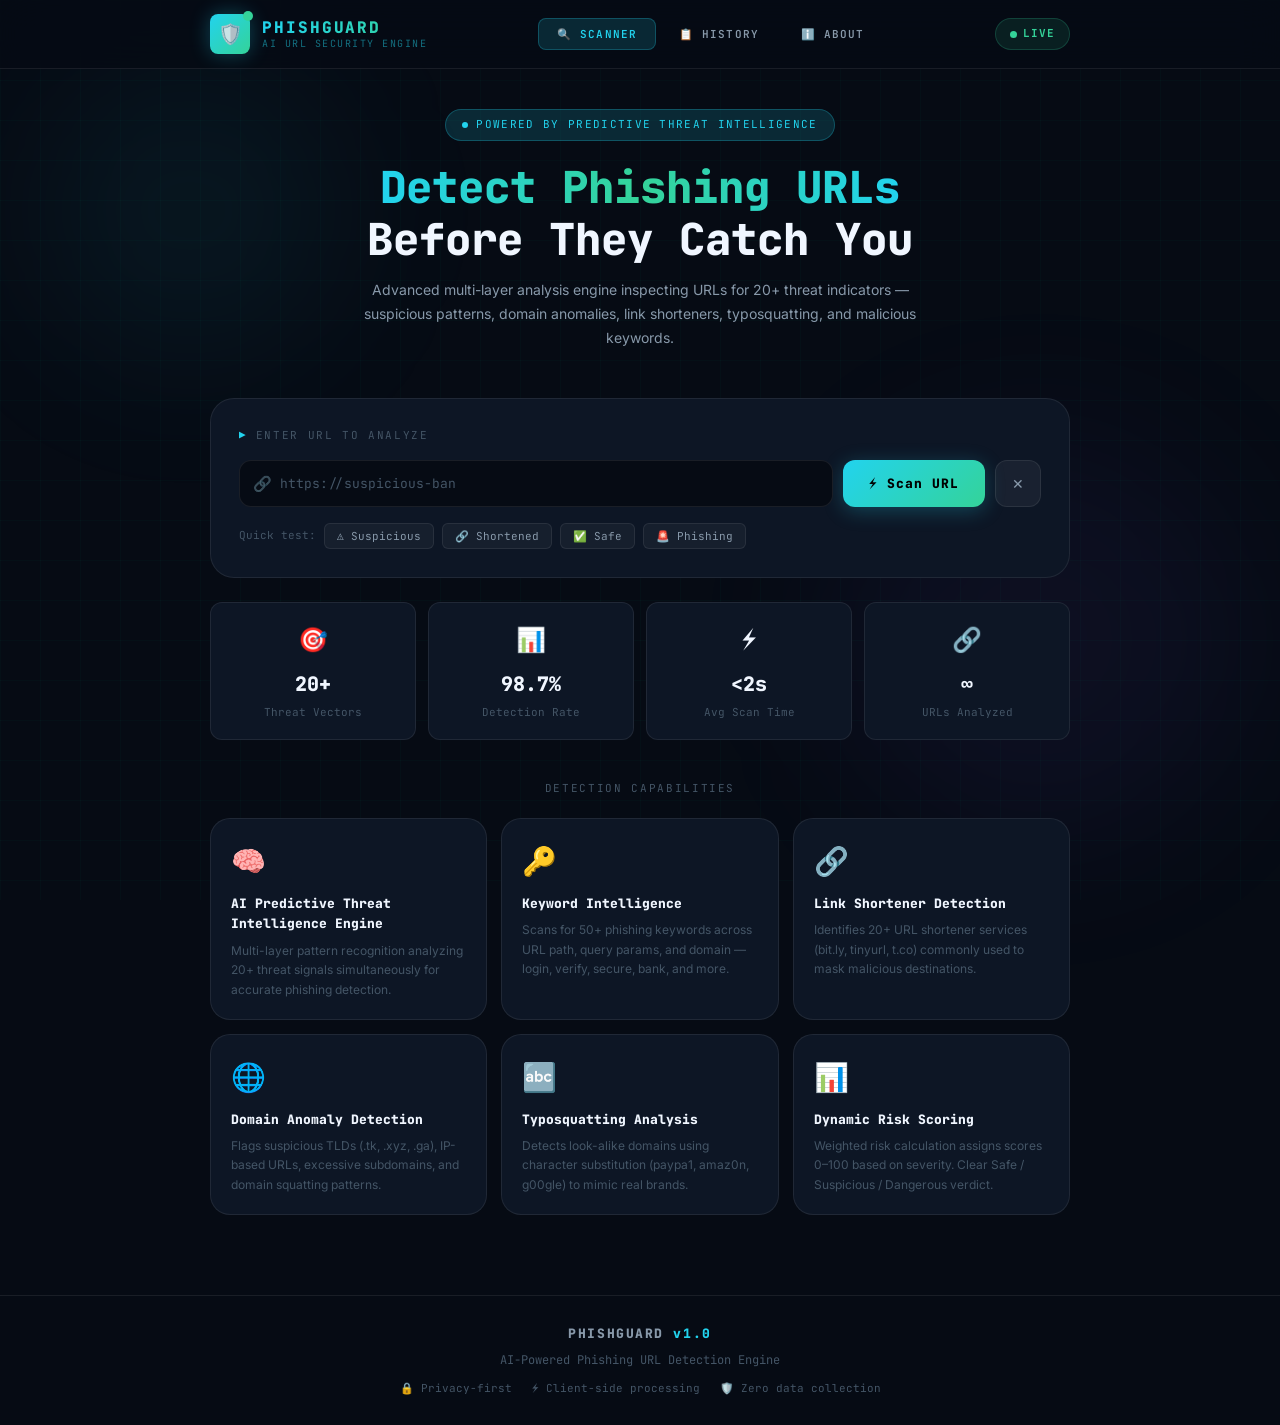
==== public/index.html @ 066c0351 "Day1" ====
<!DOCTYPE html>
<html lang="en">
<head>
  <meta charset="UTF-8" />
  <meta name="viewport" content="width=device-width, initial-scale=1.0" />
  <title>PhishGuard — AI Phishing URL Detector</title>
  <meta name="description" content="Enterprise-grade AI phishing URL detection. Analyze URLs for suspicious patterns, typosquatting, link shorteners, and 20+ threat vectors." />
  <link rel="preconnect" href="https://fonts.googleapis.com" />
  <link rel="preconnect" href="https://fonts.gstatic.com" crossorigin />
  <link href="https://fonts.googleapis.com/css2?family=JetBrains+Mono:wght@400;600;700;800&family=Inter:wght@400;500;600;700&display=swap" rel="stylesheet" />
  <link rel="stylesheet" href="style.css" />
</head>
<body>

<div class="orb orb-1"></div>
<div class="orb orb-2"></div>

<div class="app">

  <!-- ══ HEADER ══════════════════════════════════════════════════════ -->
  <header class="header">
    <div class="container">
      <div class="header-inner">
        <a class="logo" href="#">
          <div class="logo-icon">🛡️</div>
          <div class="logo-text">
            <div class="logo-title">PHISHGUARD</div>
            <div class="logo-sub">AI URL Security Engine</div>
          </div>
        </a>

        <nav class="nav-tabs">
          <button class="tab-btn active" data-tab="scanner">🔍 Scanner</button>
          <button class="tab-btn" data-tab="history">📋 History</button>
          <button class="tab-btn" data-tab="about">ℹ️ About</button>
        </nav>

        <div class="live-badge">
          <div class="live-dot"></div>
          LIVE
        </div>
      </div>
    </div>
  </header>

  <!-- ══ MAIN ════════════════════════════════════════════════════════ -->
  <main>
    <div class="container">

      <!-- ── SCANNER TAB ────────────────────────────────────────────── -->
      <div id="scannerTab" class="tab-content active">

        <!-- Hero -->
        <div class="hero">
          <div class="hero-badge">
            <div class="hero-badge-dot"></div>
            Powered by Predictive Threat Intelligence
          </div>
          <h1>
            <span class="gradient">Detect Phishing URLs</span><br />
            <span>Before They Catch You</span>
          </h1>
          <p>
            Advanced multi-layer analysis engine inspecting URLs for 20+ threat indicators —
            suspicious patterns, domain anomalies, link shorteners, typosquatting, and malicious keywords.
          </p>
        </div>

        <!-- Scanner card -->
        <div class="scanner-card">
          <div class="scanner-label"><span>▶</span> Enter URL to Analyze</div>

          <div class="input-row">
            <div class="url-input-wrap">
              <span class="url-input-icon">🔗</span>
              <input type="text" id="urlInput" class="url-input" placeholder="Paste URL here..." autocomplete="off" spellcheck="false" />
            </div>
            <button id="scanBtn" class="scan-btn">⚡ Scan URL</button>
            <button id="clearBtn" class="clear-btn">✕</button>
          </div>

          <div class="quick-tests">
            <span class="quick-label">Quick test:</span>
            <button class="quick-pill" data-url="http://paypa1-secure-login.xyz/verify?user=admin">⚠️ Suspicious</button>
            <button class="quick-pill" data-url="https://bit.ly/3xK9mP2">🔗 Shortened</button>
            <button class="quick-pill" data-url="https://google.com">✅ Safe</button>
            <button class="quick-pill" data-url="http://secure-amazon-account-update.tk/login?redirect=payment">🚨 Phishing</button>
          </div>
        </div>

        <!-- Progress card (hidden by default) -->
        <div id="progressCard" class="progress-card hidden">
          <div class="progress-header">
            <span class="progress-label">🔍 Analyzing URL...</span>
            <span class="progress-pct" id="progressPct">0%</span>
          </div>
          <div class="progress-track">
            <div class="progress-fill" id="progressFill" style="width:0%"></div>
          </div>
          <div class="scan-steps">
            <div class="step-pill"><span>⏳</span> Domain Analysis</div>
            <div class="step-pill"><span>⏳</span> Keyword Scan</div>
            <div class="step-pill"><span>⏳</span> Pattern Match</div>
            <div class="step-pill"><span>⏳</span> Risk Scoring</div>
          </div>
        </div>

        <!-- Result area -->
        <div id="resultArea"></div>

        <!-- Stats strip (always visible) -->
        <div class="stats-grid" id="statsGrid">
          <div class="stat-card"><div class="stat-icon">🎯</div><div class="stat-value">20+</div><div class="stat-label">Threat Vectors</div></div>
          <div class="stat-card"><div class="stat-icon">📊</div><div class="stat-value">98.7%</div><div class="stat-label">Detection Rate</div></div>
          <div class="stat-card"><div class="stat-icon">⚡</div><div class="stat-value">&lt;2s</div><div class="stat-label">Avg Scan Time</div></div>
          <div class="stat-card"><div class="stat-icon">🔗</div><div class="stat-value">∞</div><div class="stat-label">URLs Analyzed</div></div>
        </div>

        <!-- Features -->
        <div class="features-section">
          <div class="features-heading">Detection Capabilities</div>
          <div class="features-grid">
            <div class="feature-card"><span class="f-icon">🧠</span><h4>AI Predictive Threat Intelligence Engine</h4><p>Multi-layer pattern recognition analyzing 20+ threat signals simultaneously for accurate phishing detection.</p></div>
            <div class="feature-card"><span class="f-icon">🔑</span><h4>Keyword Intelligence</h4><p>Scans for 50+ phishing keywords across URL path, query params, and domain — login, verify, secure, bank, and more.</p></div>
            <div class="feature-card"><span class="f-icon">🔗</span><h4>Link Shortener Detection</h4><p>Identifies 20+ URL shortener services (bit.ly, tinyurl, t.co) commonly used to mask malicious destinations.</p></div>
            <div class="feature-card"><span class="f-icon">🌐</span><h4>Domain Anomaly Detection</h4><p>Flags suspicious TLDs (.tk, .xyz, .ga), IP-based URLs, excessive subdomains, and domain squatting patterns.</p></div>
            <div class="feature-card"><span class="f-icon">🔤</span><h4>Typosquatting Analysis</h4><p>Detects look-alike domains using character substitution (paypa1, amaz0n, g00gle) to mimic real brands.</p></div>
            <div class="feature-card"><span class="f-icon">📊</span><h4>Dynamic Risk Scoring</h4><p>Weighted risk calculation assigns scores 0–100 based on severity. Clear Safe / Suspicious / Dangerous verdict.</p></div>
          </div>
        </div>

      </div><!-- /scannerTab -->

      <!-- ── HISTORY TAB ─────────────────────────────────────────────── -->
      <div id="historyTab" class="tab-content">
        <div id="historyContent">
          <div class="history-empty">
            <div class="e-icon">📋</div>
            <h3>No Scan History Yet</h3>
            <p>URLs you analyze will appear here for review.</p>
          </div>
        </div>
      </div>

      <!-- ── ABOUT TAB ───────────────────────────────────────────────── -->
      <div id="aboutTab" class="tab-content">
        <div class="about-hero">
          <div class="about-icon">🛡️</div>
          <div class="about-title">About PhishGuard</div>
          <p class="about-desc">
            PhishGuard is an enterprise-grade AI-powered URL threat detection system that analyzes URLs
            in real-time using advanced heuristic algorithms to protect users from phishing, malware,
            and social engineering attacks.
          </p>
        </div>

        <div class="about-grid">
          <div class="about-card">
            <h3>🔍 Detection Methods</h3>
            <ul class="about-list">
              <li>Suspicious keyword analysis (50+ keywords)</li>
              <li>URL structure & length anomaly detection</li>
              <li>Domain reputation & TLD risk analysis</li>
              <li>IP-based URL detection</li>
              <li>Link shortener identification (20+ services)</li>
              <li>Typosquatting & brand impersonation</li>
              <li>Homograph / IDN attack detection</li>
              <li>Open redirect parameter detection</li>
              <li>HTTPS/HTTP security protocol check</li>
              <li>Subdomain chain analysis</li>
              <li>@ symbol credential harvesting detection</li>
              <li>Path manipulation / double-slash detection</li>
            </ul>
          </div>
          <div class="about-card">
            <h3>⚙️ Tech Stack</h3>
            <ul class="about-list">
              <li>Vanilla HTML5 / CSS3 / JavaScript ES2022</li>
              <li>CSS custom properties & animations</li>
              <li>Heuristic scoring algorithm (14 checks)</li>
              <li>Real-time URL parsing & dissection</li>
              <li>Client-side processing — no server needed</li>
              <li>Regex-based pattern matching engine</li>
              <li>Weighted threat scoring system</li>
              <li>SVG ring progress meter</li>
              <li>Typing animation & animated progress</li>
              <li>Zero external API dependencies</li>
              <li>Privacy-first — no data leaves browser</li>
              <li>Fully responsive / mobile-friendly</li>
            </ul>
          </div>
        </div>

        <div class="disclaimer">
          <h4>⚠️ Disclaimer</h4>
          <p>
            PhishGuard uses heuristic analysis for educational and demonstration purposes.
            For production environments, combine with live threat intelligence feeds
            (VirusTotal, Google Safe Browsing API, etc.).
            Always verify with multiple security tools before accessing unknown URLs.
          </p>
        </div>
      </div><!-- /aboutTab -->

    </div><!-- /container -->
  </main>

  <!-- ══ FOOTER ═══════════════════════════════════════════════════════ -->
  <footer>
    <div class="container">
      <div class="footer-brand">PHISHGUARD <span>v1.0</span></div>
      <div class="footer-sub">AI-Powered Phishing URL Detection Engine</div>
      <div class="footer-badges">
        <span>🔒 Privacy-first</span>
        <span>⚡ Client-side processing</span>
        <span>🛡️ Zero data collection</span>
      </div>
    </div>
  </footer>

</div><!-- /app -->

<script src="script.js"></script>
</body>
</html>
---- public/style.css ----
/* ═══════════════════════════════════════════════════════════════════
   PhishGuard — style.css  (standalone version)
   AI Phishing URL Detector
═══════════════════════════════════════════════════════════════════ */

:root {
  --bg-dark:        #060b14;
  --bg-card:        #0d1625;
  --bg-card2:       #0f1c2e;
  --cyan:           #22d3ee;
  --cyan-dim:       rgba(34,211,238,0.15);
  --emerald:        #34d399;
  --emerald-dim:    rgba(52,211,153,0.15);
  --red:            #f87171;
  --red-dim:        rgba(248,113,113,0.12);
  --yellow:         #facc15;
  --yellow-dim:     rgba(250,204,21,0.12);
  --purple:         #a78bfa;
  --text-primary:   #f0f6ff;
  --text-secondary: #8899aa;
  --text-muted:     #445566;
  --border:         rgba(255,255,255,0.08);
  --border-cyan:    rgba(34,211,238,0.25);
  --radius-sm:      8px;
  --radius-md:      12px;
  --radius-lg:      20px;
  --radius-xl:      24px;
  --transition:     0.2s ease;
  --font-mono:      'JetBrains Mono', 'Fira Code', 'Courier New', monospace;
  --font-sans:      'Inter', system-ui, sans-serif;
}

*, *::before, *::after { box-sizing: border-box; margin: 0; padding: 0; }

html { scroll-behavior: smooth; }

body {
  background-color: var(--bg-dark);
  color: var(--text-primary);
  font-family: var(--font-mono);
  min-height: 100vh;
  overflow-x: hidden;
  line-height: 1.6;
}

/* ── Background grid ──────────────────────────────────────────── */
body::before {
  content: '';
  position: fixed;
  inset: 0;
  z-index: 0;
  background-image:
    linear-gradient(rgba(0,255,170,0.025) 1px, transparent 1px),
    linear-gradient(90deg, rgba(0,255,170,0.025) 1px, transparent 1px);
  background-size: 40px 40px;
  pointer-events: none;
}

.orb {
  position: fixed;
  border-radius: 50%;
  filter: blur(80px);
  pointer-events: none;
  z-index: 0;
  animation: pulse 4s ease-in-out infinite;
}
.orb-1 { top: 60px;  left: 40px;  width: 300px; height: 300px; background: rgba(34,211,238,0.06); }
.orb-2 { bottom: 60px; right: 40px; width: 400px; height: 400px; background: rgba(139,92,246,0.06); animation-delay: 1.5s; }

@keyframes pulse { 0%,100%{ opacity:0.6; } 50%{ opacity:1; } }

/* ── Layout ───────────────────────────────────────────────────── */
.app { position: relative; z-index: 1; display: flex; flex-direction: column; min-height: 100vh; }
.container { max-width: 900px; margin: 0 auto; padding: 0 20px; }

/* ── Header ───────────────────────────────────────────────────── */
.header {
  position: sticky;
  top: 0;
  z-index: 100;
  background: rgba(6,11,20,0.85);
  backdrop-filter: blur(20px);
  -webkit-backdrop-filter: blur(20px);
  border-bottom: 1px solid var(--border);
  padding: 14px 0;
}
.header-inner { display: flex; align-items: center; justify-content: space-between; }

.logo { display: flex; align-items: center; gap: 12px; text-decoration: none; }
.logo-icon {
  width: 40px; height: 40px;
  background: linear-gradient(135deg, var(--cyan), var(--emerald));
  border-radius: var(--radius-sm);
  display: flex; align-items: center; justify-content: center;
  font-size: 20px;
  position: relative;
  box-shadow: 0 0 20px rgba(34,211,238,0.3);
}
.logo-icon::after {
  content: '';
  position: absolute;
  top: -3px; right: -3px;
  width: 10px; height: 10px;
  background: var(--emerald);
  border-radius: 50%;
  animation: blink 1.5s ease-in-out infinite;
}
@keyframes blink { 0%,100%{ opacity:1; transform:scale(1); } 50%{ opacity:0.4; transform:scale(0.8); } }

.logo-text { line-height: 1.2; }
.logo-title { font-size: 16px; font-weight: 800; letter-spacing: 0.12em; background: linear-gradient(90deg, var(--cyan), var(--emerald)); -webkit-background-clip: text; -webkit-text-fill-color: transparent; background-clip: text; }
.logo-sub { font-size: 10px; color: rgba(34,211,238,0.5); letter-spacing: 0.15em; text-transform: uppercase; }

.live-badge {
  display: flex; align-items: center; gap: 6px;
  padding: 6px 14px; border-radius: 999px;
  background: rgba(52,211,153,0.1);
  border: 1px solid rgba(52,211,153,0.2);
  font-size: 11px; font-weight: 700; color: var(--emerald);
  letter-spacing: 0.1em;
}
.live-dot { width: 7px; height: 7px; background: var(--emerald); border-radius: 50%; animation: blink 1.2s ease-in-out infinite; }

/* ── Nav tabs ─────────────────────────────────────────────────── */
.nav-tabs { display: flex; gap: 4px; }
.tab-btn {
  padding: 8px 18px;
  border-radius: var(--radius-sm);
  border: 1px solid transparent;
  background: none;
  color: var(--text-secondary);
  font-family: var(--font-mono);
  font-size: 11px; font-weight: 600;
  letter-spacing: 0.1em; text-transform: uppercase;
  cursor: pointer;
  transition: var(--transition);
}
.tab-btn:hover { color: var(--cyan); background: rgba(255,255,255,0.04); }
.tab-btn.active { background: var(--cyan-dim); border-color: var(--border-cyan); color: var(--cyan); }

/* ── Main ─────────────────────────────────────────────────────── */
main { flex: 1; padding: 40px 0 80px; }

/* ── Hero ─────────────────────────────────────────────────────── */
.hero { text-align: center; margin-bottom: 48px; }
.hero-badge {
  display: inline-flex; align-items: center; gap: 8px;
  padding: 6px 16px; border-radius: 999px;
  background: var(--cyan-dim); border: 1px solid var(--border-cyan);
  font-size: 11px; color: var(--cyan); letter-spacing: 0.12em; text-transform: uppercase;
  margin-bottom: 20px;
}
.hero-badge-dot { width: 6px; height: 6px; background: var(--cyan); border-radius: 50%; animation: blink 1s infinite; }
.hero h1 { font-size: clamp(28px, 5vw, 44px); font-weight: 900; line-height: 1.2; margin-bottom: 12px; }
.hero h1 .gradient { background: linear-gradient(90deg, var(--cyan), var(--emerald), var(--cyan)); -webkit-background-clip: text; -webkit-text-fill-color: transparent; background-clip: text; }
.hero p { font-size: 14px; color: var(--text-secondary); max-width: 600px; margin: 0 auto; font-family: var(--font-sans); line-height: 1.7; }

/* ── Scanner card ─────────────────────────────────────────────── */
.scanner-card {
  background: var(--bg-card);
  border: 1px solid var(--border);
  border-radius: var(--radius-xl);
  padding: 28px;
  margin-bottom: 24px;
  position: relative;
  overflow: hidden;
}
.scanner-card::before {
  content: '';
  position: absolute;
  inset: -1px;
  border-radius: var(--radius-xl);
  background: linear-gradient(135deg, rgba(34,211,238,0.15), rgba(52,211,153,0.1), transparent 60%);
  z-index: 0;
  opacity: 0;
  transition: opacity 0.3s;
  pointer-events: none;
}
.scanner-card:focus-within::before { opacity: 1; }

.scanner-label {
  display: flex; align-items: center; gap: 8px;
  font-size: 11px; color: var(--text-muted); text-transform: uppercase; letter-spacing: 0.15em;
  margin-bottom: 16px;
}
.scanner-label span { color: var(--cyan); }

.input-row { display: flex; gap: 10px; margin-bottom: 16px; position: relative; z-index: 1; }
.url-input-wrap { flex: 1; position: relative; }
.url-input-icon { position: absolute; left: 14px; top: 50%; transform: translateY(-50%); color: rgba(34,211,238,0.4); font-size: 15px; }
.url-input {
  width: 100%; padding: 14px 14px 14px 40px;
  background: var(--bg-dark);
  border: 1px solid var(--border);
  border-radius: var(--radius-md);
  color: var(--text-primary);
  font-family: var(--font-mono); font-size: 13px;
  outline: none;
  transition: border-color 0.2s, box-shadow 0.2s;
}
.url-input::placeholder { color: var(--text-muted); }
.url-input:focus { border-color: rgba(34,211,238,0.5); box-shadow: 0 0 0 3px rgba(34,211,238,0.08); }

.scan-btn {
  padding: 14px 26px;
  background: linear-gradient(135deg, var(--cyan), var(--emerald));
  border: none; border-radius: var(--radius-md);
  color: #000; font-family: var(--font-mono);
  font-size: 13px; font-weight: 800;
  letter-spacing: 0.08em; cursor: pointer;
  transition: transform 0.15s, box-shadow 0.15s, opacity 0.15s;
  white-space: nowrap;
  box-shadow: 0 4px 20px rgba(34,211,238,0.25);
}
.scan-btn:hover { transform: translateY(-1px); box-shadow: 0 8px 28px rgba(34,211,238,0.35); }
.scan-btn:active { transform: scale(0.97); }
.scan-btn:disabled { opacity: 0.5; cursor: not-allowed; transform: none; }

.clear-btn {
  padding: 14px 16px;
  background: rgba(255,255,255,0.05);
  border: 1px solid var(--border);
  border-radius: var(--radius-md);
  color: var(--text-secondary); font-size: 14px;
  cursor: pointer; transition: var(--transition);
}
.clear-btn:hover { background: rgba(255,255,255,0.1); color: var(--text-primary); }

/* Quick test pills */
.quick-tests { display: flex; flex-wrap: wrap; gap: 8px; align-items: center; position: relative; z-index: 1; }
.quick-label { font-size: 11px; color: var(--text-muted); }
.quick-pill {
  padding: 5px 12px; border-radius: 6px;
  background: rgba(255,255,255,0.04);
  border: 1px solid var(--border);
  color: var(--text-secondary); font-size: 11px;
  cursor: pointer; font-family: var(--font-mono);
  transition: var(--transition);
}
.quick-pill:hover { background: rgba(255,255,255,0.09); border-color: var(--border-cyan); color: var(--cyan); }

/* ── Progress bar ─────────────────────────────────────────────── */
.progress-card { background: var(--bg-card); border: 1px solid var(--border-cyan); border-radius: var(--radius-lg); padding: 24px; margin-bottom: 24px; }
.progress-header { display: flex; justify-content: space-between; align-items: center; margin-bottom: 12px; }
.progress-label { font-size: 13px; color: var(--cyan); }
.progress-pct { font-size: 14px; font-weight: 800; color: var(--cyan); }
.progress-track { width: 100%; height: 8px; background: rgba(255,255,255,0.06); border-radius: 999px; overflow: hidden; margin-bottom: 16px; }
.progress-fill { height: 100%; background: linear-gradient(90deg, var(--cyan), var(--emerald)); border-radius: 999px; transition: width 0.3s ease; }
.scan-steps { display: grid; grid-template-columns: repeat(2, 1fr); gap: 8px; }
@media (min-width: 600px) { .scan-steps { grid-template-columns: repeat(4, 1fr); } }
.step-pill {
  display: flex; align-items: center; gap: 6px;
  padding: 8px 10px; border-radius: 8px;
  font-size: 11px; transition: var(--transition);
  background: rgba(255,255,255,0.04); color: var(--text-muted);
}
.step-pill.done { background: rgba(52,211,153,0.1); color: var(--emerald); }

/* ── Result ───────────────────────────────────────────────────── */
.result-section { animation: fadeInUp 0.5s ease forwards; }
@keyframes fadeInUp { from{ opacity:0; transform:translateY(20px); } to{ opacity:1; transform:translateY(0); } }

.verdict-card {
  border-radius: var(--radius-xl); border: 1px solid;
  padding: 28px; margin-bottom: 20px;
  display: flex; align-items: flex-start; gap: 20px;
  flex-wrap: wrap;
}
.verdict-card.danger { background: linear-gradient(135deg, rgba(248,113,113,0.08), rgba(239,68,68,0.03)); border-color: rgba(248,113,113,0.3); }
.verdict-card.warning { background: linear-gradient(135deg, rgba(250,204,21,0.08), rgba(234,179,8,0.03)); border-color: rgba(250,204,21,0.3); }
.verdict-card.safe { background: linear-gradient(135deg, rgba(52,211,153,0.08), rgba(16,185,129,0.03)); border-color: rgba(52,211,153,0.3); }

.verdict-emoji { font-size: 52px; flex-shrink: 0; }
.verdict-info { flex: 1; min-width: 0; }
.verdict-label { font-size: 11px; color: var(--text-muted); text-transform: uppercase; letter-spacing: 0.12em; margin-bottom: 4px; }
.verdict-text { font-size: 22px; font-weight: 900; margin-bottom: 6px; }
.verdict-url { font-size: 12px; color: var(--text-secondary); word-break: break-all; }
.verdict-card.danger .verdict-text { color: var(--red); }
.verdict-card.warning .verdict-text { color: var(--yellow); }
.verdict-card.safe .verdict-text { color: var(--emerald); }

/* Ring meter */
.risk-meter { flex-shrink: 0; display: flex; flex-direction: column; align-items: center; gap: 6px; }
.risk-meter svg { display: block; }
.meter-label { font-size: 10px; text-transform: uppercase; letter-spacing: 0.12em; font-weight: 700; }

.verdict-actions { display: flex; flex-wrap: wrap; gap: 8px; margin-top: 20px; padding-top: 20px; border-top: 1px solid rgba(255,255,255,0.08); width: 100%; }
.action-btn {
  padding: 8px 16px; border-radius: 8px;
  background: rgba(255,255,255,0.08);
  border: 1px solid rgba(255,255,255,0.1);
  color: var(--text-secondary); font-size: 12px;
  cursor: pointer; font-family: var(--font-mono);
  transition: var(--transition);
}
.action-btn:hover { background: rgba(255,255,255,0.14); color: var(--text-primary); }
.action-btn.google { background: rgba(59,130,246,0.1); border-color: rgba(59,130,246,0.2); color: #60a5fa; }
.action-btn.google:hover { background: rgba(59,130,246,0.2); }

/* ── Two col grid ─────────────────────────────────────────────── */
.two-col { display: grid; gap: 20px; margin-bottom: 20px; }
@media (min-width: 700px) { .two-col { grid-template-columns: 1fr 1fr; } }

/* ── Card ─────────────────────────────────────────────────────── */
.card { background: var(--bg-card); border: 1px solid var(--border); border-radius: var(--radius-lg); padding: 22px; }
.card-title { font-size: 12px; font-weight: 700; text-transform: uppercase; letter-spacing: 0.12em; color: rgba(255,255,255,0.7); margin-bottom: 16px; display: flex; align-items: center; justify-content: space-between; gap: 8px; }

/* Threat breakdown */
.findings-list { display: flex; flex-direction: column; gap: 8px; max-height: 320px; overflow-y: auto; }
.findings-list::-webkit-scrollbar { width: 4px; }
.findings-list::-webkit-scrollbar-thumb { background: var(--cyan-dim); border-radius: 99px; }

.finding-item { border-radius: 10px; border: 1px solid; padding: 10px 12px; }
.finding-item.critical { background: var(--red-dim); border-color: rgba(248,113,113,0.2); }
.finding-item.high { background: rgba(251,146,60,0.1); border-color: rgba(251,146,60,0.2); }
.finding-item.medium { background: var(--yellow-dim); border-color: rgba(250,204,21,0.2); }
.finding-item.low { background: rgba(96,165,250,0.08); border-color: rgba(96,165,250,0.2); }
.finding-item.safe-item { background: rgba(255,255,255,0.02); border-color: rgba(255,255,255,0.06); opacity: 0.5; }

.finding-header { display: flex; align-items: center; justify-content: space-between; margin-bottom: 4px; }
.finding-name { font-size: 12px; font-weight: 700; display: flex; align-items: center; gap: 6px; }
.finding-item.critical .finding-name { color: var(--red); }
.finding-item.high .finding-name { color: #fb923c; }
.finding-item.medium .finding-name { color: var(--yellow); }
.finding-item.low .finding-name { color: #60a5fa; }
.finding-item.safe-item .finding-name { color: var(--emerald); }

.severity-badge { font-size: 10px; text-transform: uppercase; letter-spacing: 0.08em; padding: 2px 8px; border-radius: 4px; font-weight: 700; }
.finding-item.critical .severity-badge { background: var(--red-dim); color: var(--red); border: 1px solid rgba(248,113,113,0.2); }
.finding-item.high .severity-badge { background: rgba(251,146,60,0.1); color: #fb923c; border: 1px solid rgba(251,146,60,0.2); }
.finding-item.medium .severity-badge { background: var(--yellow-dim); color: var(--yellow); border: 1px solid rgba(250,204,21,0.2); }
.finding-item.low .severity-badge { background: rgba(96,165,250,0.1); color: #60a5fa; border: 1px solid rgba(96,165,250,0.2); }
.finding-item.safe-item .severity-badge { background: var(--emerald-dim); color: var(--emerald); border: 1px solid rgba(52,211,153,0.2); }

.finding-desc { font-size: 11px; color: var(--text-secondary); line-height: 1.5; margin-left: 18px; }

.weight-bar { display: flex; align-items: center; gap: 8px; margin-top: 6px; margin-left: 18px; }
.weight-track { flex: 1; height: 3px; background: rgba(255,255,255,0.06); border-radius: 99px; overflow: hidden; }
.weight-fill { height: 100%; border-radius: 99px; }
.finding-item.critical .weight-fill { background: var(--red); }
.finding-item.high .weight-fill { background: #fb923c; }
.finding-item.medium .weight-fill { background: var(--yellow); }
.finding-item.low .weight-fill { background: #60a5fa; }
.weight-pts { font-size: 10px; color: var(--text-muted); white-space: nowrap; }

/* URL Parts */
.url-parts { display: flex; flex-direction: column; gap: 6px; }
.url-part { display: flex; align-items: flex-start; gap: 10px; padding: 8px 10px; background: rgba(255,255,255,0.03); border-radius: 8px; }
.part-key { font-size: 10px; color: var(--text-muted); text-transform: uppercase; letter-spacing: 0.1em; width: 80px; flex-shrink: 0; padding-top: 1px; }
.part-val { font-size: 12px; color: var(--cyan); word-break: break-all; }
.part-val.empty { color: var(--text-muted); font-style: italic; }

/* ── Indicators grid ──────────────────────────────────────────── */
.indicators-grid { display: grid; grid-template-columns: repeat(2, 1fr); gap: 12px; margin-bottom: 20px; }
@media (min-width: 600px) { .indicators-grid { grid-template-columns: repeat(4, 1fr); } }

.indicator-card { border-radius: 12px; border: 1px solid; padding: 14px; transition: transform 0.15s; }
.indicator-card:hover { transform: scale(1.04); }
.indicator-card.danger { background: var(--red-dim); border-color: rgba(248,113,113,0.2); color: var(--red); }
.indicator-card.warning { background: var(--yellow-dim); border-color: rgba(250,204,21,0.2); color: var(--yellow); }
.indicator-card.safe-ic { background: var(--emerald-dim); border-color: rgba(52,211,153,0.2); color: var(--emerald); }
.indicator-card.info-ic { background: var(--cyan-dim); border-color: var(--border-cyan); color: var(--cyan); }
.indicator-top { display: flex; align-items: center; justify-content: space-between; margin-bottom: 8px; }
.indicator-icon { font-size: 22px; }
.indicator-dot { width: 7px; height: 7px; border-radius: 50%; }
.indicator-card.danger .indicator-dot { background: var(--red); animation: blink 1s infinite; }
.indicator-card.warning .indicator-dot { background: var(--yellow); animation: blink 1.5s infinite; }
.indicator-card.safe-ic .indicator-dot { background: var(--emerald); }
.indicator-card.info-ic .indicator-dot { background: var(--cyan); }
.indicator-name { font-size: 10px; text-transform: uppercase; letter-spacing: 0.1em; opacity: 0.7; margin-bottom: 2px; }
.indicator-value { font-size: 13px; font-weight: 800; }

/* ── Recommendations ──────────────────────────────────────────── */
.recs-grid { display: grid; gap: 10px; }
@media (min-width: 600px) { .recs-grid { grid-template-columns: 1fr 1fr; } }
.rec-item { display: flex; align-items: flex-start; gap: 8px; padding: 12px; background: rgba(255,255,255,0.03); border-radius: 10px; border: 1px solid rgba(255,255,255,0.06); font-size: 12px; color: var(--text-secondary); font-family: var(--font-sans); }
.rec-arrow { color: var(--yellow); flex-shrink: 0; margin-top: 1px; font-weight: 700; }

/* ── Stats strip ──────────────────────────────────────────────── */
.stats-grid { display: grid; grid-template-columns: repeat(2, 1fr); gap: 12px; margin-bottom: 40px; }
@media (min-width: 600px) { .stats-grid { grid-template-columns: repeat(4, 1fr); } }
.stat-card { background: var(--bg-card); border: 1px solid var(--border); border-radius: var(--radius-md); padding: 18px; text-align: center; transition: border-color 0.2s, transform 0.2s; cursor: default; }
.stat-card:hover { border-color: var(--border-cyan); transform: translateY(-2px); }
.stat-icon { font-size: 24px; margin-bottom: 8px; }
.stat-value { font-size: 20px; font-weight: 900; color: var(--text-primary); }
.stat-label { font-size: 11px; color: var(--text-muted); margin-top: 4px; }

/* ── Feature grid ─────────────────────────────────────────────── */
.features-section { margin-top: 20px; }
.features-heading { text-align: center; font-size: 11px; text-transform: uppercase; letter-spacing: 0.15em; color: var(--text-muted); margin-bottom: 20px; }
.features-grid { display: grid; gap: 14px; }
@media (min-width: 600px) { .features-grid { grid-template-columns: repeat(3, 1fr); } }
.feature-card { background: var(--bg-card); border: 1px solid var(--border); border-radius: var(--radius-lg); padding: 20px; transition: border-color 0.2s, transform 0.2s; cursor: default; }
.feature-card:hover { border-color: var(--border-cyan); transform: translateY(-2px); }
.feature-card .f-icon { font-size: 28px; margin-bottom: 10px; display: block; }
.feature-card h4 { font-size: 13px; font-weight: 800; color: var(--text-primary); margin-bottom: 6px; }
.feature-card p { font-size: 12px; color: var(--text-muted); line-height: 1.6; font-family: var(--font-sans); }

/* ── History tab ──────────────────────────────────────────────── */
.history-header { display: flex; align-items: center; justify-content: space-between; margin-bottom: 20px; flex-wrap: wrap; gap: 12px; }
.history-title { font-size: 20px; font-weight: 900; }
.history-badges { display: flex; gap: 8px; flex-wrap: wrap; }
.h-badge { padding: 5px 12px; border-radius: 999px; font-size: 11px; font-weight: 700; border: 1px solid; display: flex; align-items: center; gap: 5px; }
.h-badge.red { background: var(--red-dim); border-color: rgba(248,113,113,0.2); color: var(--red); }
.h-badge.yellow { background: var(--yellow-dim); border-color: rgba(250,204,21,0.2); color: var(--yellow); }
.h-badge.green { background: var(--emerald-dim); border-color: rgba(52,211,153,0.2); color: var(--emerald); }

.history-ratio { width: 100%; height: 10px; background: rgba(255,255,255,0.05); border-radius: 999px; overflow: hidden; display: flex; margin-bottom: 20px; }
.ratio-red { background: var(--red); height: 100%; }
.ratio-yellow { background: var(--yellow); height: 100%; }
.ratio-green { background: var(--emerald); height: 100%; }

.history-list { display: flex; flex-direction: column; gap: 10px; }
.history-item {
  display: flex; align-items: center; gap: 14px;
  padding: 14px 16px; border-radius: var(--radius-md);
  border: 1px solid; transition: transform 0.15s;
  cursor: default;
}
.history-item:hover { transform: scale(1.01); }
.history-item.danger { background: rgba(248,113,113,0.06); border-color: rgba(248,113,113,0.2); }
.history-item.warning { background: rgba(250,204,21,0.06); border-color: rgba(250,204,21,0.2); }
.history-item.safe-h { background: rgba(52,211,153,0.06); border-color: rgba(52,211,153,0.2); }
.h-emoji { font-size: 22px; flex-shrink: 0; }
.h-info { flex: 1; min-width: 0; }
.h-url { font-size: 12px; color: rgba(255,255,255,0.8); white-space: nowrap; overflow: hidden; text-overflow: ellipsis; }
.h-meta { display: flex; gap: 10px; margin-top: 3px; }
.h-verdict { font-size: 11px; font-weight: 600; }
.history-item.danger .h-verdict { color: var(--red); }
.history-item.warning .h-verdict { color: var(--yellow); }
.history-item.safe-h .h-verdict { color: var(--emerald); }
.h-time { font-size: 11px; color: var(--text-muted); }
.h-score { font-size: 20px; font-weight: 900; flex-shrink: 0; }
.history-item.danger .h-score { color: var(--red); }
.history-item.warning .h-score { color: var(--yellow); }
.history-item.safe-h .h-score { color: var(--emerald); }
.rescan-btn { padding: 6px 12px; border-radius: 6px; background: rgba(34,211,238,0.1); border: 1px solid rgba(34,211,238,0.2); color: var(--cyan); font-size: 11px; cursor: pointer; font-family: var(--font-mono); transition: var(--transition); opacity: 0; white-space: nowrap; }
.history-item:hover .rescan-btn { opacity: 1; }
.rescan-btn:hover { background: rgba(34,211,238,0.2); }

.history-empty { text-align: center; padding: 80px 20px; }
.history-empty .e-icon { font-size: 60px; opacity: 0.2; margin-bottom: 16px; }
.history-empty h3 { font-size: 18px; color: var(--text-muted); margin-bottom: 8px; }
.history-empty p { font-size: 13px; color: var(--text-muted); }

/* ── About tab ────────────────────────────────────────────────── */
.about-hero { text-align: center; margin-bottom: 40px; }
.about-icon { font-size: 60px; margin-bottom: 16px; }
.about-title { font-size: 30px; font-weight: 900; background: linear-gradient(90deg, var(--cyan), var(--emerald)); -webkit-background-clip: text; -webkit-text-fill-color: transparent; background-clip: text; margin-bottom: 12px; }
.about-desc { font-size: 14px; color: var(--text-secondary); max-width: 600px; margin: 0 auto; font-family: var(--font-sans); line-height: 1.7; }
.about-grid { display: grid; gap: 20px; margin-bottom: 28px; }
@media (min-width: 600px) { .about-grid { grid-template-columns: 1fr 1fr; } }
.about-card { background: var(--bg-card); border: 1px solid var(--border); border-radius: var(--radius-lg); padding: 22px; }
.about-card h3 { font-size: 14px; font-weight: 800; color: var(--text-primary); margin-bottom: 14px; display: flex; align-items: center; gap: 8px; }
.about-list { list-style: none; display: flex; flex-direction: column; gap: 8px; }
.about-list li { display: flex; align-items: flex-start; gap: 8px; font-size: 12px; color: var(--text-secondary); font-family: var(--font-sans); }
.about-list li::before { content: '✓'; color: var(--cyan); flex-shrink: 0; font-weight: 700; }

.disclaimer { background: linear-gradient(135deg, rgba(34,211,238,0.05), rgba(52,211,153,0.05)); border: 1px solid rgba(34,211,238,0.15); border-radius: var(--radius-lg); padding: 22px; text-align: center; }
.disclaimer h4 { font-size: 13px; color: var(--text-secondary); margin-bottom: 8px; }
.disclaimer p { font-size: 12px; color: var(--text-muted); line-height: 1.6; font-family: var(--font-sans); max-width: 600px; margin: 0 auto; }

/* ── Footer ───────────────────────────────────────────────────── */
footer { border-top: 1px solid var(--border); padding: 28px 0; text-align: center; }
.footer-brand { font-size: 13px; font-weight: 800; letter-spacing: 0.12em; color: var(--text-secondary); margin-bottom: 6px; }
.footer-brand span { color: var(--cyan); }
.footer-sub { font-size: 12px; color: var(--text-muted); margin-bottom: 10px; }
.footer-badges { display: flex; align-items: center; justify-content: center; gap: 20px; font-size: 11px; color: var(--text-muted); }

/* ── Utilities ────────────────────────────────────────────────── */
.hidden { display: none !important; }
.tab-content { display: none; }
.tab-content.active { display: block; }

@media (max-width: 480px) {
  .scan-btn { padding: 14px 14px; font-size: 12px; }
  .verdict-emoji { font-size: 36px; }
  .verdict-text { font-size: 16px; }
}
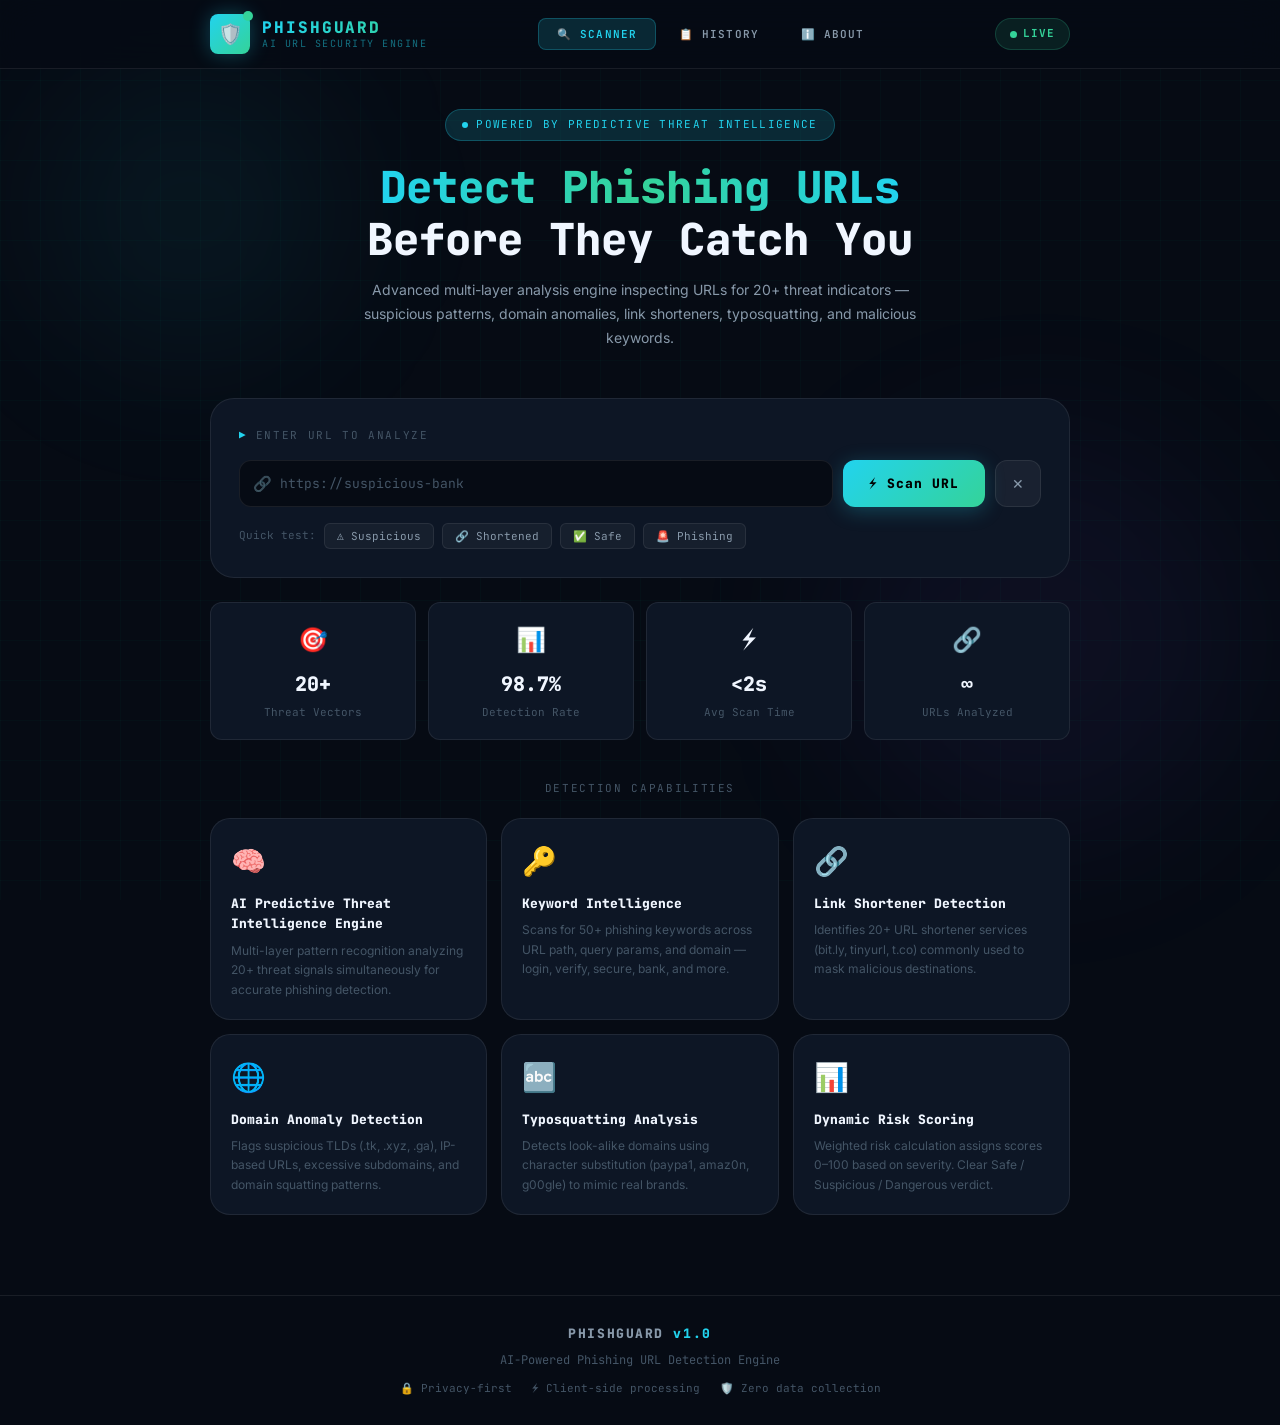
==== commit 265ed423: "Day1" ====
--- a/public/index.html
+++ b/public/index.html
@@ -8,6 +8,7 @@
   <link rel="preconnect" href="https://fonts.googleapis.com" />
   <link rel="preconnect" href="https://fonts.gstatic.com" crossorigin />
   <link href="https://fonts.googleapis.com/css2?family=JetBrains+Mono:wght@400;600;700;800&family=Inter:wght@400;500;600;700&display=swap" rel="stylesheet" />
+  <link rel="icon" type="image/png" href="https://cdn.phototourl.com/free/2026-08-16-bdd90d81-d5ea-419c-a943-38a8f72d2a08.png">
   <link rel="stylesheet" href="style.css" />
 </head>
 <body>
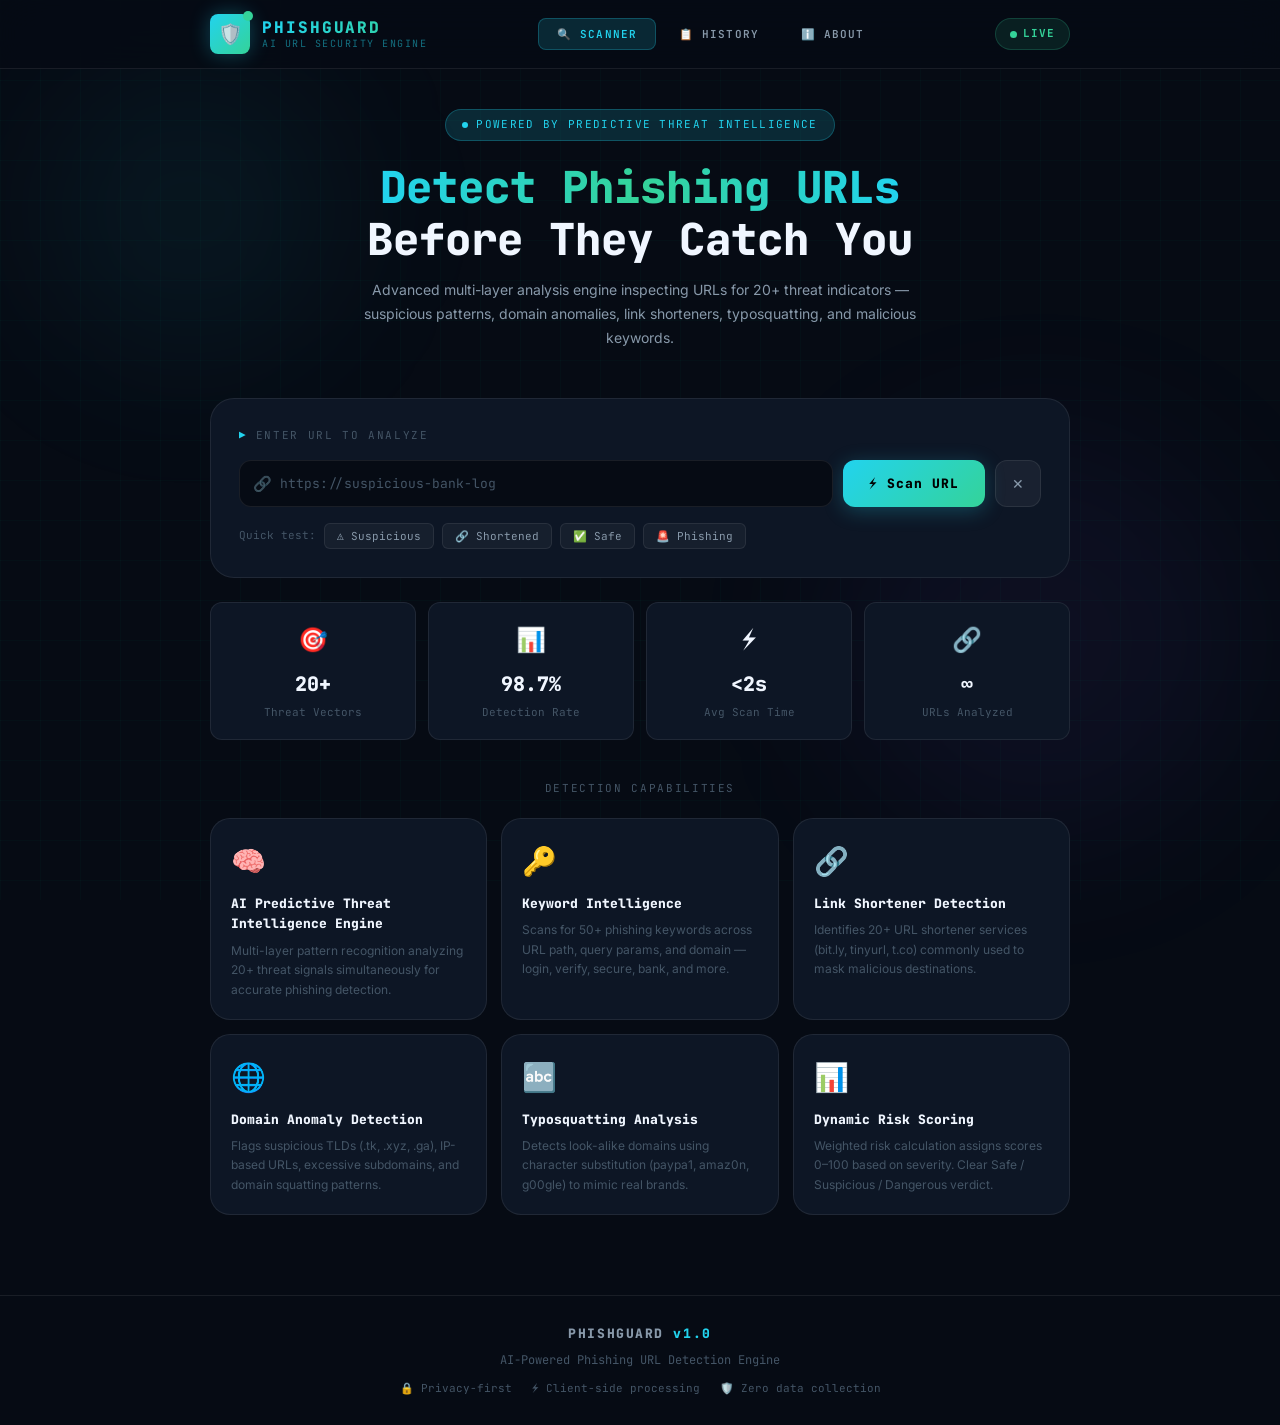
==== commit a90b83a5: "Update favicon link in index.html" ====
--- a/public/index.html
+++ b/public/index.html
@@ -8,7 +8,7 @@
   <link rel="preconnect" href="https://fonts.googleapis.com" />
   <link rel="preconnect" href="https://fonts.gstatic.com" crossorigin />
   <link href="https://fonts.googleapis.com/css2?family=JetBrains+Mono:wght@400;600;700;800&family=Inter:wght@400;500;600;700&display=swap" rel="stylesheet" />
-  <link rel="icon" type="image/png" href="https://cdn.phototourl.com/free/2026-08-16-bdd90d81-d5ea-419c-a943-38a8f72d2a08.png">
+  <link rel="icon" type="image/png" href="https://plain-apac-prod-public.komododecks.com/202608/16/5gPhDMaQ8EzdBZFOFvkf/image.png">
   <link rel="stylesheet" href="style.css" />
 </head>
 <body>
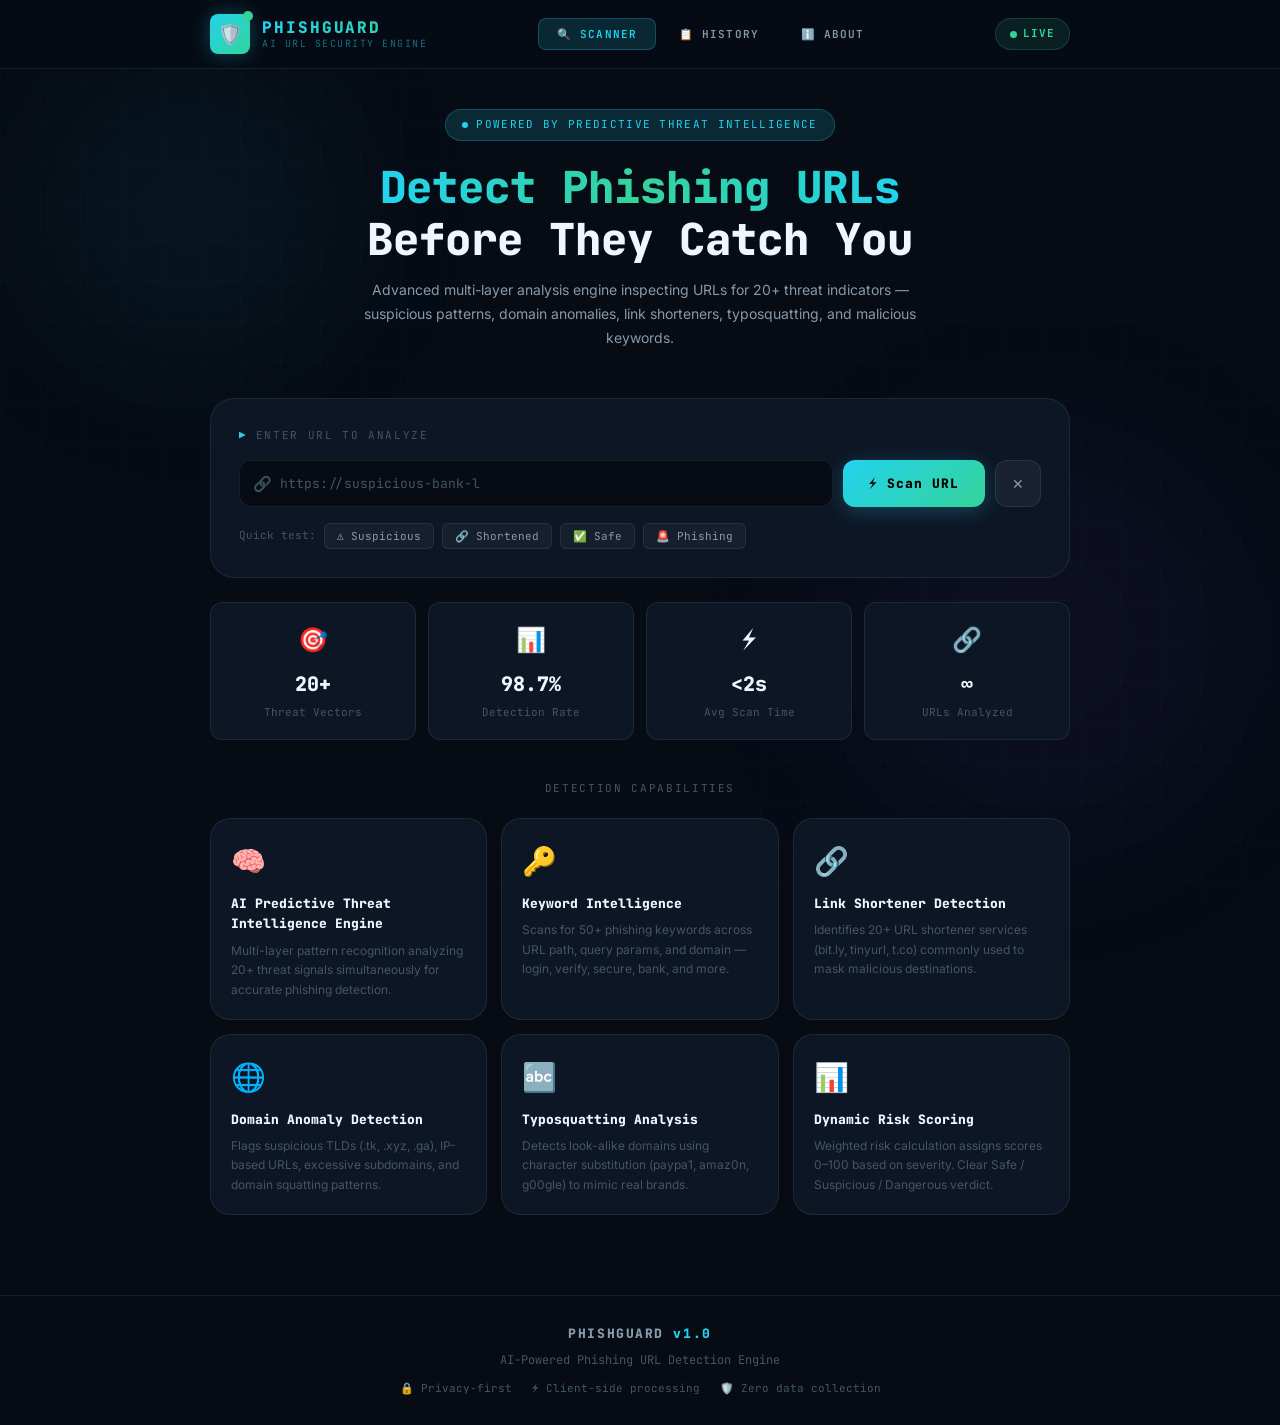
==== commit 603b2795: "Update index.html" ====
--- a/public/index.html
+++ b/public/index.html
@@ -8,7 +8,7 @@
   <link rel="preconnect" href="https://fonts.googleapis.com" />
   <link rel="preconnect" href="https://fonts.gstatic.com" crossorigin />
   <link href="https://fonts.googleapis.com/css2?family=JetBrains+Mono:wght@400;600;700;800&family=Inter:wght@400;500;600;700&display=swap" rel="stylesheet" />
-  <link rel="icon" type="image/png" href="https://plain-apac-prod-public.komododecks.com/202608/16/5gPhDMaQ8EzdBZFOFvkf/image.png">
+  <link rel="icon" type="image/png" href="/favicon.png">
   <link rel="stylesheet" href="style.css" />
 </head>
 <body>
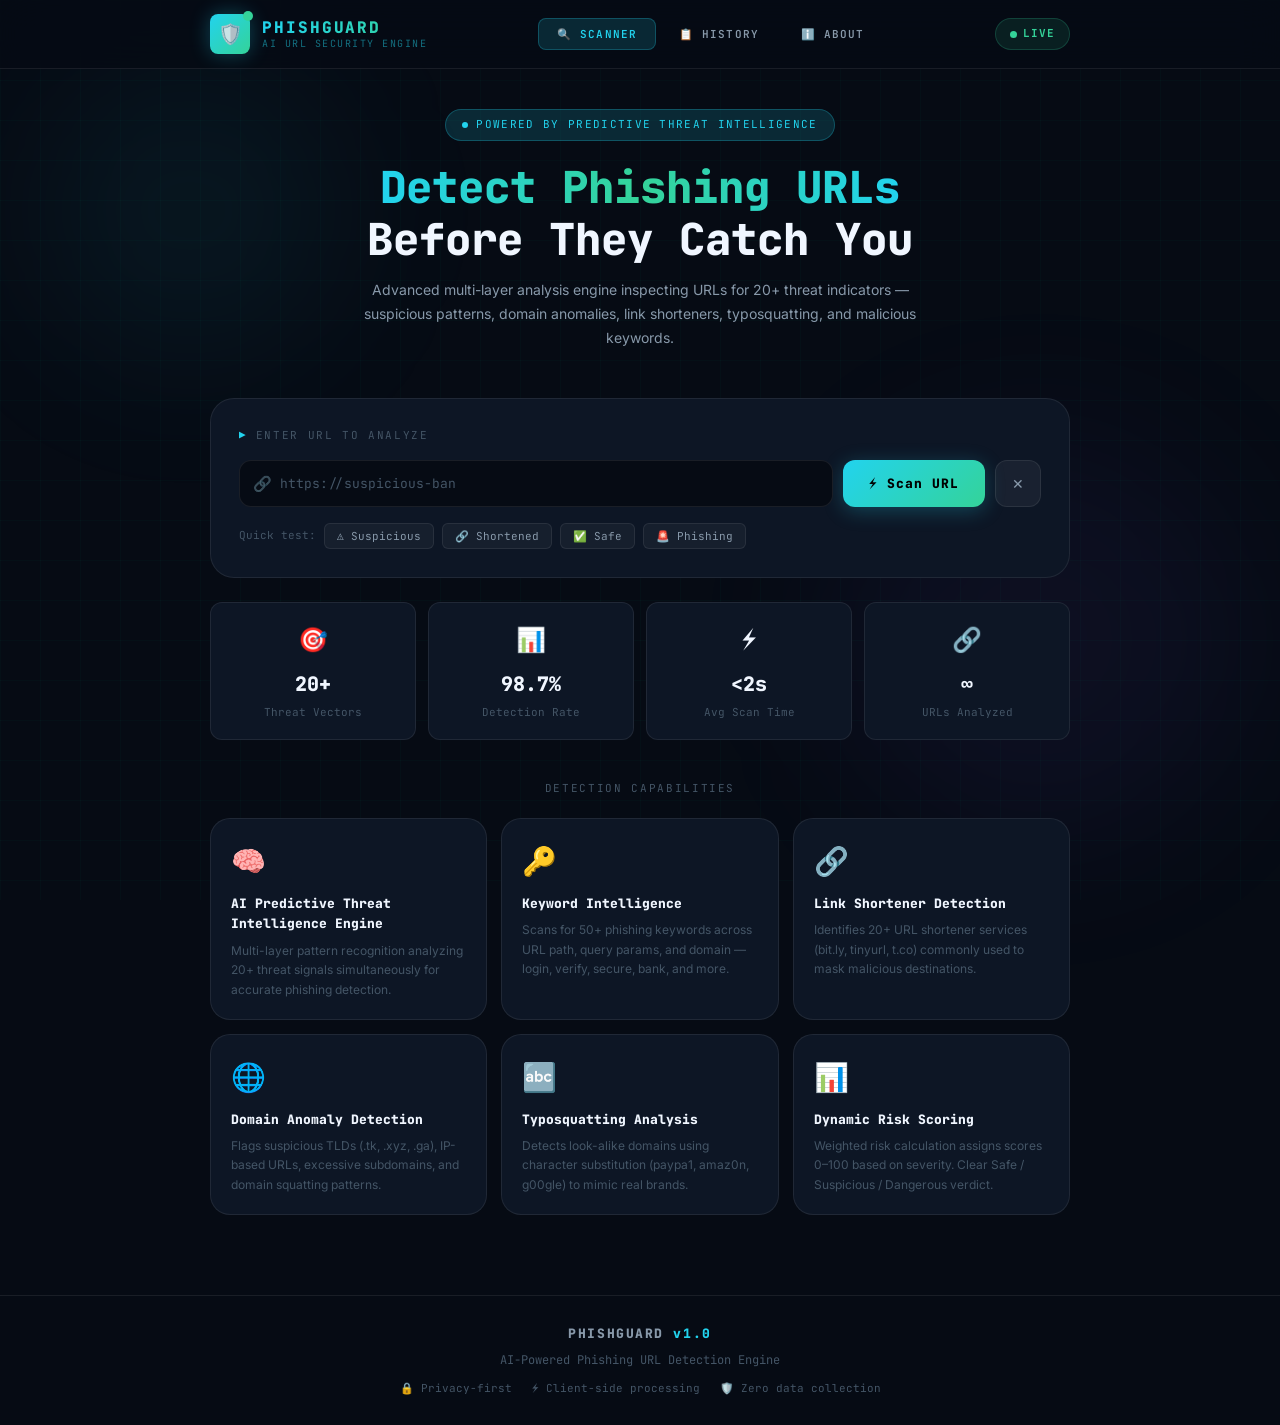
==== commit b0618277: "Update favicon link path in index.html" ====
--- a/public/index.html
+++ b/public/index.html
@@ -8,7 +8,7 @@
   <link rel="preconnect" href="https://fonts.googleapis.com" />
   <link rel="preconnect" href="https://fonts.gstatic.com" crossorigin />
   <link href="https://fonts.googleapis.com/css2?family=JetBrains+Mono:wght@400;600;700;800&family=Inter:wght@400;500;600;700&display=swap" rel="stylesheet" />
-  <link rel="icon" type="image/png" href="/favicon.png">
+  <link rel="icon" type="image/png" href="public/favicon.png">
   <link rel="stylesheet" href="style.css" />
 </head>
 <body>
